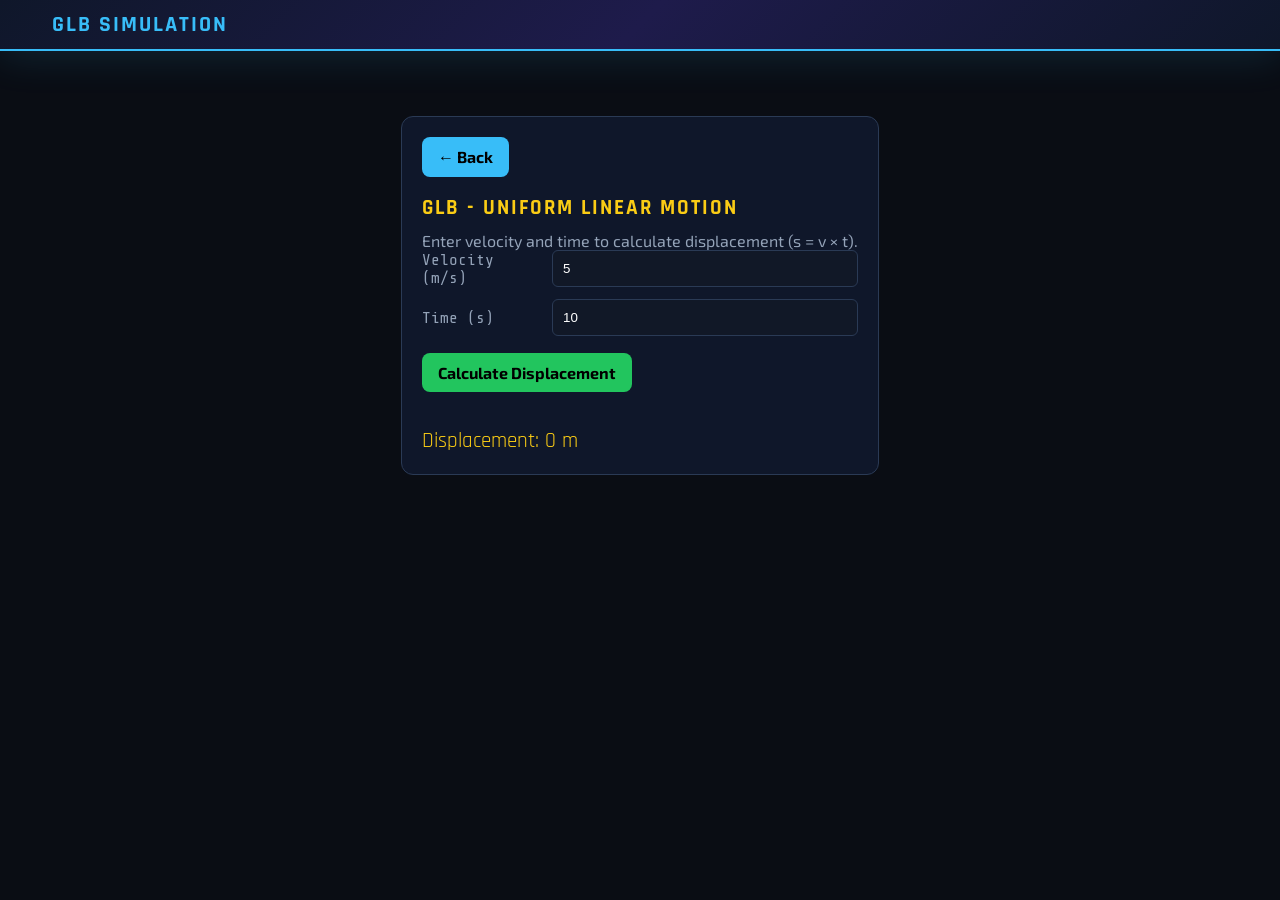
==== simulations/glb.html @ 0562ee5b "update physics simulation and navigation" ====
<!DOCTYPE html>
<html lang="en">
<head>
  <meta charset="UTF-8">
  <meta name="viewport" content="width=device-width, initial-scale=1.0">
  <title>GLB Simulation | Pabrikin Labs</title>
  <link rel="icon" type="image/svg+xml" href="../assets/images/logo-pabrikin.svg">
  <link rel="stylesheet" href="../css/style.css">
  <style>
    .sim-container { max-width: 820px; margin: 40px auto; padding: 20px; background: #0f172a; border: 1px solid var(--border); border-radius: 12px; }
    .sim-row { display: flex; gap: 10px; align-items: center; margin-bottom: 12px; }
    .sim-row label { width: 120px; color: var(--text-dim); font-family: 'Share Tech Mono'; }
    .sim-row input { flex: 1; background: var(--panel); border: 1px solid var(--border); color: #fff; padding: 10px; border-radius: 6px; }
    .sim-result { margin-top: 18px; font-family: 'Rajdhani'; font-size: 1.3rem; color: var(--accent-yellow); }
    .btn-back { all: unset; cursor: pointer; display: inline-flex; align-items: center; justify-content: center; background: var(--accent-blue); color: #000; padding: 10px 16px; border-radius: 8px; font-weight: 700; margin-bottom: 18px; }
  </style>
</head>
<body>
  <header>
    <div class="header-title">
      <span class="logo-wrapper" id="logo-place"></span>
      GLB Simulation
    </div>
  </header>

  <main class="main-content" style="padding: 25px 40px;">
    <div class="sim-container">
      <button class="btn-back" onclick="window.location.href='../index.html#page-projects'">← Back</button>
      <h2 class="page-title" style="margin-top:0;">GLB - Uniform Linear Motion</h2>
      <p style="color: var(--text-dim);">Enter velocity and time to calculate displacement (s = v × t).</p>

      <div class="sim-row">
        <label>Velocity (m/s)</label>
        <input id="input-v" type="number" min="0" step="0.1" value="5">
      </div>

      <div class="sim-row">
        <label>Time (s)</label>
        <input id="input-t" type="number" min="0" step="0.1" value="10">
      </div>

      <button class="btn-back" id="btn-calc" style="background: var(--accent-green); margin-top: 5px;">Calculate Displacement</button>

      <div class="sim-result" id="sim-result">Displacement: 0 m</div>
    </div>
  </main>

  <script>
    document.getElementById('btn-calc').addEventListener('click', () => {
      const v = parseFloat(document.getElementById('input-v').value) || 0;
      const t = parseFloat(document.getElementById('input-t').value) || 0;
      const s = (v * t).toFixed(2);
      document.getElementById('sim-result').innerText = `Displacement: ${s} m`;
    });
  </script>
</body>
</html>
---- css/style.css ----
@import url('https://fonts.googleapis.com/css2?family=Rajdhani:wght@400;500;600;700&family=Share+Tech+Mono&family=Exo+2:wght@300;400;600;800&display=swap');

:root {
  --bg:        #0a0d14;
  --panel:     #111827;
  --panel2:    #1a2236;
  --border:    #2a3a55;
  --accent-orange: #f97316;
  --accent-red:    #ef4444;
  --accent-blue:   #38bdf8;
  --accent-cyan:   #06b6d4;
  --accent-green:  #22c55e;
  --accent-yellow: #facc15;
  --text:     #e2e8f0;    
  --text-dim: #94a3b8;
}

* { box-sizing: border-box; margin: 0; padding: 0; }
body { background: var(--bg); color: var(--text); font-family: 'Exo 2', sans-serif; height: 100vh; display: flex; flex-direction: column; overflow: hidden; }
svg text, svg tspan { font-family: 'Share Tech Mono', monospace !important; }

header { background: linear-gradient(135deg, #0f172a 0%, #1e1b4b 50%, #0f172a 100%); border-bottom: 2px solid var(--accent-blue); padding: 10px 40px; display: flex; align-items: center; justify-content: space-between; flex-shrink: 0; z-index: 1000; box-shadow: 0 4px 40px rgba(56,189,248,0.15); gap: 15px; }
.header-title { display: flex; align-items: center; gap: 12px; font-family: 'Rajdhani', sans-serif; font-size: 1.4rem; font-weight: 700; letter-spacing: 2px; text-transform: uppercase; color: var(--accent-blue); white-space: nowrap; }
.logo-wrapper { display: inline-flex; align-items: center; justify-content: center; height: 1.8rem; cursor: pointer; }
.logo-wrapper svg { height: 100%; width: auto; }

.nav-menu { display: flex; gap: 5px; background: rgba(0,0,0,0.3); padding: 5px; border-radius: 8px; border: 1px solid var(--border); }
.nav-item { padding: 6px 15px; font-family: 'Rajdhani', sans-serif; font-weight: 600; font-size: 0.85rem; text-transform: uppercase; color: var(--text-dim); cursor: pointer; border-radius: 4px; transition: all 0.2s; letter-spacing: 1px; }
.nav-item:hover { color: var(--text); background: rgba(56,189,248,0.1); }
.nav-item.active { color: #fff; background: var(--accent-blue); box-shadow: 0 0 15px rgba(56,189,248,0.4); }

.main-content { flex: 1; padding: 15px 40px; width: 100%; display: flex; flex-direction: column; overflow-y: auto; }
.page-section { display: none; width: 100%; height: 100%; }
.page-section.active { display: flex; flex-direction: column; }

/* DASHBOARD GRID */
.dashboard-grid { display: grid; grid-template-columns: repeat(4, 1fr); gap: 20px; flex: 1; overflow-y: auto; padding-bottom: 20px; scrollbar-width: thin; scrollbar-color: var(--border) transparent; }
.stat-card { background: var(--panel); border: 1px solid var(--border); padding: 20px; border-radius: 12px; display: flex; flex-direction: column; justify-content: center; }
.stat-label { font-size: 0.75rem; color: var(--text-dim); font-weight: 700; letter-spacing: 1px; margin-bottom: 8px; }
.stat-value { font-family: 'Rajdhani'; font-size: 2.2rem; font-weight: 800; color: #fff; line-height: 1; transition: all 0.5s ease-in-out;}
.stat-unit { font-size: 1rem; color: var(--accent-blue); font-weight: 400; }
.stat-trend { font-size: 0.8rem; margin-top: 10px; font-family: 'Share Tech Mono'; }
.trend.positive { color: var(--accent-green); }
.trend.negative { color: var(--accent-red); }

.dashboard-panel { background: var(--panel2); border: 1px solid var(--border); border-radius: 12px; padding: 20px; }
.span-2 { grid-column: span 2; }
.panel-header { font-family: 'Rajdhani'; font-weight: 700; color: var(--accent-cyan); border-bottom: 1px solid var(--border); padding-bottom: 10px; margin-bottom: 15px; text-transform: uppercase; letter-spacing: 1px; }

.status-row { display: flex; justify-content: space-between; align-items: center; padding: 12px 0; border-bottom: 1px solid rgba(255,255,255,0.05); }
.status-tag { padding: 4px 10px; border-radius: 4px; font-size: 0.7rem; font-weight: 800; font-family: 'Share Tech Mono'; }
.status-ok { background: rgba(34, 197, 94, 0.15); color: var(--accent-green); border: 1px solid var(--accent-green); }
.status-warn { background: rgba(250, 204, 21, 0.15); color: var(--accent-yellow); border: 1px solid var(--accent-yellow); }

.alarm-list { display: flex; flex-direction: column; gap: 10px; }
.alarm-item { display: flex; gap: 15px; padding: 10px; border-radius: 6px; font-size: 0.85rem; border-left: 4px solid #ccc; background: rgba(255,255,255,0.03); }
.alarm-item.crit { border-color: var(--accent-red); color: #fda4af; }
.alarm-item.warn { border-color: var(--accent-yellow); }
.alarm-item.info { border-color: var(--accent-blue); }
.alarm-time { font-family: 'Share Tech Mono'; opacity: 0.6; }

/* DIAGRAM UI */
.diagram-wrapper { position: relative; background: #0A0D14; border: 1px solid var(--border); border-radius: 12px; overflow: hidden; flex: 1; width: 100%; display: none; align-items: center; justify-content: center; cursor: grab; user-select: none; }
.diagram-wrapper.active { display: flex; }
.diagram-wrapper svg { display: block; width: 100%; height: 100%; object-fit: contain; overflow: visible !important; }


.sub-nav { display: flex; gap: 10px; margin-bottom: 15px; border-bottom: 1px solid var(--border); padding-bottom: 10px; overflow-x: auto; scrollbar-width: thin; scrollbar-color: var(--accent-blue) transparent; }
.sub-nav::-webkit-scrollbar { height: 4px; }
.sub-nav::-webkit-scrollbar-thumb { background: var(--accent-blue); border-radius: 10px; }
.sub-item { padding: 5px 15px; font-family: 'Rajdhani', sans-serif; font-size: 0.8rem; font-weight: 700; color: var(--text-dim); cursor: pointer; border: 1px solid var(--border); border-radius: 4px; text-transform: uppercase; transition: 0.2s; white-space: nowrap; }
.sub-item.active { background: rgba(56, 189, 248, 0.1); border-color: var(--accent-blue); color: var(--accent-blue); }
.page-title { font-family: 'Rajdhani', sans-serif; color: var(--accent-yellow); font-size: 1.3rem; margin-bottom: 10px; text-transform: uppercase; letter-spacing: 2px; display: flex; align-items: center; gap: 10px; flex-shrink: 0; }

.placeholder-card { background: var(--panel2); border: 1px dashed var(--border); padding: 30px; text-align: center; border-radius: 12px; color: var(--text-dim); flex: 1; display: flex; align-items: center; justify-content: center; flex-direction: column; font-family: 'Rajdhani'; font-size: 1.2rem; }

 .filter-panel { display: flex; gap: 8px; margin-bottom: 15px; flex-wrap: wrap; background: rgba(15, 23, 42, 0.85); border: 1px solid var(--border); border-radius: 999px; padding: 6px 8px; }
 .filter-btn { background: rgba(255, 255, 255, 0.06); border: 1px solid rgba(148, 163, 184, 0.3); color: var(--text); padding: 6px 14px; border-radius: 999px; font-family: 'Rajdhani', sans-serif; font-weight: 700; font-size: 0.82rem; cursor: pointer; text-transform: uppercase; transition: all 0.2s ease; box-shadow: none; }
 .filter-btn:hover { background: rgba(56, 189, 248, 0.14); border-color: rgba(56, 189, 248, 0.4); }
 .filter-btn.active { background: var(--accent-blue); border-color: var(--accent-blue); color: #0a0d14; box-shadow: 0 0 10px rgba(56, 189, 248, 0.45); }

.diagram-wrapper { position: relative; background: #0A0D14; border: 1px solid var(--border); border-radius: 12px; overflow: hidden; flex: 1; width: 100%; display: none; align-items: center; justify-content: center; cursor: grab; user-select: none; }
.diagram-wrapper.active { display: flex; }
.diagram-wrapper svg { display: block; width: 100%; height: 100%; object-fit: contain; overflow: visible !important; }

footer { background: var(--panel); border-top: 1px solid var(--border); padding: 10px 40px; display: flex; align-items: center; justify-content: space-between; flex-shrink: 0; font-family: 'Share Tech Mono', monospace; font-size: 0.75rem; color: var(--text-dim); gap: 10px; }
.footer-status { display: flex; align-items: center; gap: 15px; }
.status-indicator { display: flex; align-items: center; gap: 6px; color: var(--accent-green); }
.dot { width: 8px; height: 8px; background: var(--accent-green); border-radius: 50%; box-shadow: 0 0 10px var(--accent-green); animation: pulse 1.5s infinite ease-in-out; }

@media (max-width: 768px) {
    header { flex-direction: column; padding: 15px 20px; align-items: center; text-align: center; }
    .header-title { font-size: 1.1rem; flex-direction: column; gap: 5px; }
    .logo-wrapper { height: 1.5rem; }
    .nav-menu { width: 100%; justify-content: center; overflow-x: auto; }
    .nav-item { padding: 6px 10px; font-size: 0.75rem; }
    .main-content { padding: 10px 15px; }
    footer { flex-direction: column; padding: 15px 20px; height: auto; text-align: center; }
    .footer-status { flex-direction: column; gap: 5px; }
    .footer-status span { display: none; }
}

/* =======================================================
   PIPELINE ANIMATION
   ======================================================= */
svg rect[stroke], svg circle[stroke], svg ellipse[stroke], svg polygon[stroke] { 
    animation: none !important; 
    stroke-dasharray: none !important; 
}

#STEAM_LINES path, #ELECT_LINES path, #WATER_LINES path, #COMP_LINES path,
svg [stroke="#0066FF"], svg [stroke="#41BA4F"], svg [stroke="#D37FCC"], 
svg [stroke="#7F3779"], svg [stroke="#D63C3C"], svg [stroke="#DB7241"], 
svg [stroke="#FFF600"], svg [stroke="#977A58"], svg [stroke="#806341"], 
svg [stroke="#75EA83"], svg [stroke="#90EAE6"] {
    stroke-dasharray: 30 10 !important;
    animation: figmaDashFlow 4s linear infinite !important;
}

@keyframes figmaDashFlow { 
    from { stroke-dashoffset: 0; } 
    to { stroke-dashoffset: -240; } 
}

/* =======================================================
   VISUAL EFFECTS: GLOW, RISE, SPIN
   ======================================================= */
.furnace-glow { 
    animation: glowFurnace 2.5s infinite alternate ease-in-out !important; 
    transform-box: fill-box;
    transform-origin: center;
}
@keyframes glowFurnace { 
    0% { filter: brightness(0.8) drop-shadow(0 0 10px rgba(239, 123, 69, 0.4)); opacity: 0.85; } 
    100% { filter: brightness(1.3) drop-shadow(0 0 50px #EF7B45); opacity: 1; } 
}

.smoke-anim { 
    transform-box: fill-box; 
    transform-origin: center; 
    animation: smokeRise 4s infinite ease-in forwards !important; 
}
@keyframes smokeRise { 
    0% { transform: translateY(0) scale(0.6); opacity: 0; } 
    20% { opacity: 0.7; } 
    100% { transform: translateY(-500px) scale(3); opacity: 0; } 
}

.fan-spin { 
    animation: spinFan 2.5s linear infinite !important; 
    transform-box: fill-box !important; 
    transform-origin: 50% 50% !important; 
}
@keyframes spinFan { from { transform: rotate(0deg); } to { transform: rotate(360deg); } }

/* =======================================================
   PHYSICS SIMULATION PORTFOLIO
   ======================================================= */

.portfolio-physics-section {
  padding-bottom: 40px;
}

.physics-grid {
  display: grid;
  grid-template-columns: repeat(auto-fit, minmax(260px, 1fr));
  gap: 25px;
}

.physics-card {
  background: var(--panel2);
  border: 1px solid var(--border);
  border-radius: 12px;
  padding: 20px;
  display: flex;
  flex-direction: column;
  gap: 10px;
  transition: all 0.3s ease;
}

.physics-card:hover {
  border-color: var(--accent-cyan);
  box-shadow: 0 0 25px rgba(6, 182, 212, 0.15);
  transform: translateY(-3px);
}

.physics-card h3 {
  font-family: 'Rajdhani', sans-serif;
  text-transform: uppercase;
  color: var(--accent-cyan);
  font-size: 1rem;
  letter-spacing: 1px;
}

.physics-card p {
  font-size: 0.85rem;
  color: var(--text-dim);
  line-height: 1.6;
}

.physics-canvas-placeholder {
  height: 160px;
  background: #000;
  border: 1px dashed var(--border);
  border-radius: 8px;
  display: flex;
  align-items: center;
  justify-content: center;
  font-family: 'Share Tech Mono';
  font-size: 0.8rem;
  color: var(--text-dim);
}

.physics-formula {
  margin-top: auto;
  padding-top: 10px;
  border-top: 1px solid rgba(255,255,255,0.05);
  font-family: 'Share Tech Mono';
  font-size: 0.9rem;
  color: var(--accent-yellow);
}

/* --- POPUP TOOLTIP --- */
.info-popup {
  position: fixed;
  background: rgba(15, 23, 42, 0.98);
  backdrop-filter: blur(12px);
  border: 1px solid var(--accent-blue);
  border-radius: 8px;
  padding: 16px;
  max-width: 280px;
  font-size: 0.85rem;
  color: #fff;
  z-index: 99999;
  pointer-events: none;
  opacity: 0;
  transition: opacity 0.2s;
}
.info-popup-title {
  display: inline-block;
  background: rgba(56, 189, 248, 0.15);
  color: var(--accent-cyan);
  padding: 4px 10px;
  border-radius: 6px;
  font-size: 1rem;
  font-weight: 600;
  margin-bottom: 10px;
}
.info-popup-body {
  font-size: 0.85rem;
  color: var(--text);
  line-height: 2;
}
.info-popup.visible { opacity: 1; }

@keyframes pulse { 0% { transform: scale(1); opacity: 1; } 50% { transform: scale(1.3); opacity: 0.5; } 100% { transform: scale(1); opacity: 1; } }

/* --- FOOTER LINK --- */
.footer-link {
  color: var(--accent-blue);
  text-decoration: none;
  font-weight: 600;
  transition: all 0.3s ease;
  border-bottom: 1px dashed transparent;
}

.footer-link:hover {
  color: #fff;
  text-shadow: 0 0 2px var(--accent-blue);
  border-bottom: 1px dashed var(--accent-blue);
}

/* ==== FORCE ZOOM BUTTON VISIBILITY ==== */
.zoom-controls {
  position: absolute;
  right: 20px;
  bottom: 20px;
  display: flex;
  flex-direction: column;
  gap: 8px;
  z-index: 9999;
}

.zoom-btn {
  all: unset; /* ⬅️ INI PENTING: reset inheritance */

  width: 40px;
  height: 40px;

  display: flex;
  align-items: center;
  justify-content: center;

  background-color: rgba(15, 23, 42, 0.95);
  border: 1px solid #38bdf8;
  border-radius: 6px;

  color: #38bdf8 !important;
  font-size: 22px !important;
  font-weight: 800;
  line-height: 1;

  font-family: system-ui, -apple-system, BlinkMacSystemFont,
               "Segoe UI", Arial, sans-serif !important;

  cursor: pointer;
  user-select: none;
}

.zoom-btn:hover {
  background-color: #38bdf8;
  color: #000 !important;
}
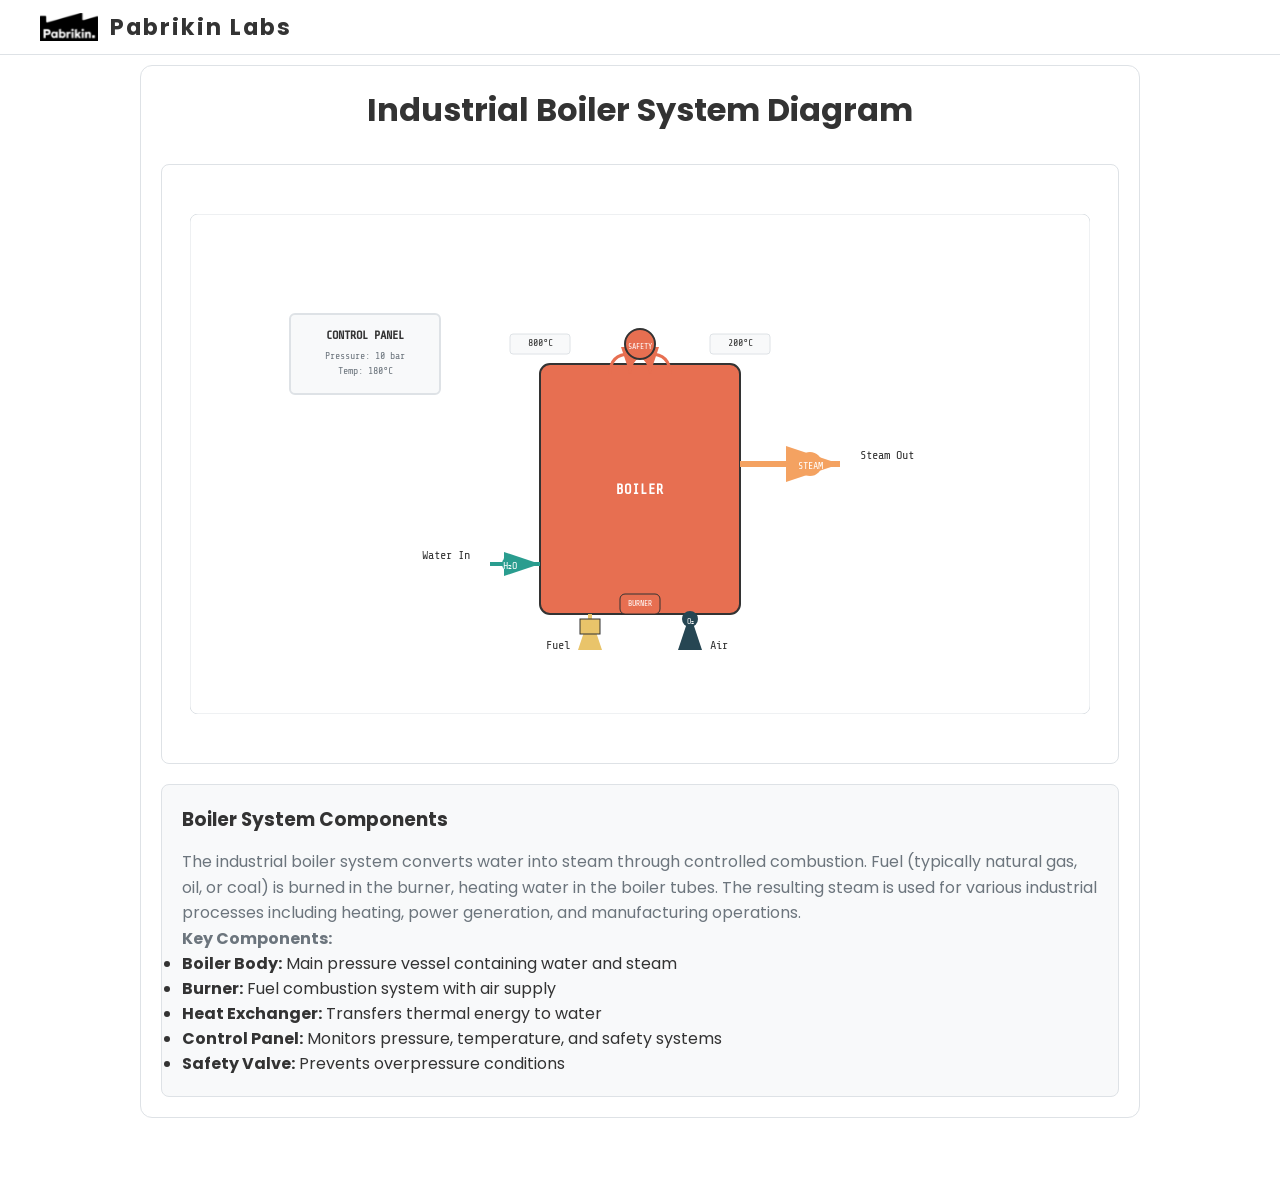
==== commit 29a4a3f1: "change to light theme and improve UI" ====
--- a/simulations/glb.html
+++ b/simulations/glb.html
@@ -3,55 +3,171 @@
 <head>
   <meta charset="UTF-8">
   <meta name="viewport" content="width=device-width, initial-scale=1.0">
-  <title>GLB Simulation | Pabrikin Labs</title>
+  <title>Boiler System | Pabrikin Labs</title>
   <link rel="icon" type="image/svg+xml" href="../assets/images/logo-pabrikin.svg">
   <link rel="stylesheet" href="../css/style.css">
   <style>
-    .sim-container { max-width: 820px; margin: 40px auto; padding: 20px; background: #0f172a; border: 1px solid var(--border); border-radius: 12px; }
-    .sim-row { display: flex; gap: 10px; align-items: center; margin-bottom: 12px; }
-    .sim-row label { width: 120px; color: var(--text-dim); font-family: 'Share Tech Mono'; }
-    .sim-row input { flex: 1; background: var(--panel); border: 1px solid var(--border); color: #fff; padding: 10px; border-radius: 6px; }
-    .sim-result { margin-top: 18px; font-family: 'Rajdhani'; font-size: 1.3rem; color: var(--accent-yellow); }
-    .btn-back { all: unset; cursor: pointer; display: inline-flex; align-items: center; justify-content: center; background: var(--accent-blue); color: #000; padding: 10px 16px; border-radius: 8px; font-weight: 700; margin-bottom: 18px; }
+    .diagram-container {
+      max-width: 1000px;
+      margin: 40px auto;
+      padding: 20px;
+      background: var(--bg);
+      border: 1px solid var(--border);
+      border-radius: 12px;
+    }
+    .diagram-title {
+      text-align: center;
+      font-family: var(--font-text);
+      font-size: 2rem;
+      color: var(--text);
+      margin-bottom: 30px;
+    }
+    .boiler-diagram {
+      width: 100%;
+      height: 600px;
+      background: var(--bg);
+      border: 1px solid var(--border);
+      border-radius: 8px;
+      display: flex;
+      align-items: center;
+      justify-content: center;
+    }
+    .btn-back {
+      all: unset;
+      cursor: pointer;
+      display: inline-flex;
+      align-items: center;
+      justify-content: center;
+      background: var(--diagram-power);
+      color: white;
+      padding: 10px 16px;
+      border-radius: 8px;
+      font-weight: 700;
+      margin-bottom: 18px;
+    }
+    .diagram-description {
+      margin-top: 20px;
+      padding: 20px;
+      background: var(--panel);
+      border-radius: 8px;
+      border: 1px solid var(--border);
+    }
+    .diagram-description h3 {
+      color: var(--text);
+      margin-bottom: 15px;
+    }
+    .diagram-description p {
+      color: var(--text-dim);
+      line-height: 1.6;
+    }
   </style>
 </head>
 <body>
   <header>
-    <div class="header-title">
-      <span class="logo-wrapper" id="logo-place"></span>
-      GLB Simulation
+    <div class="header-title" onclick="window.location.href='../index.html'">
+      <span class="logo-wrapper" id="logo-place" onclick="window.location.href='../index.html'"></span>
+      Pabrikin Labs
     </div>
   </header>
 
   <main class="main-content" style="padding: 25px 40px;">
-    <div class="sim-container">
-      <button class="btn-back" onclick="window.location.href='../index.html#page-projects'">← Back</button>
-      <h2 class="page-title" style="margin-top:0;">GLB - Uniform Linear Motion</h2>
-      <p style="color: var(--text-dim);">Enter velocity and time to calculate displacement (s = v × t).</p>
+    <div class="diagram-container">
 
-      <div class="sim-row">
-        <label>Velocity (m/s)</label>
-        <input id="input-v" type="number" min="0" step="0.1" value="5">
+      <h1 class="diagram-title">Industrial Boiler System Diagram</h1>
+
+      <div class="boiler-diagram">
+        <svg width="900" height="500" viewBox="0 0 900 500" xmlns="http://www.w3.org/2000/svg">
+          <!-- Background -->
+          <rect width="900" height="500" fill="var(--bg)" stroke="var(--border)" stroke-width="1" rx="8"/>
+
+          <!-- Boiler Body -->
+          <rect x="350" y="150" width="200" height="250" fill="var(--diagram-power)" stroke="var(--text)" stroke-width="2" rx="10"/>
+          <text x="450" y="280" text-anchor="middle" fill="white" font-family="var(--font-diagram)" font-size="14" font-weight="bold">BOILER</text>
+
+          <!-- Water Input -->
+          <line x1="300" y1="350" x2="350" y2="350" stroke="var(--diagram-water)" stroke-width="4" marker-end="url(#arrow)"/>
+          <text x="280" y="345" text-anchor="end" fill="var(--text)" font-family="var(--font-text)" font-size="12">Water In</text>
+          <circle cx="320" cy="350" r="8" fill="var(--diagram-water)"/>
+          <text x="320" y="355" text-anchor="middle" fill="white" font-family="var(--font-diagram)" font-size="10">H₂O</text>
+
+          <!-- Fuel Input -->
+          <line x1="400" y1="420" x2="400" y2="400" stroke="var(--diagram-crude)" stroke-width="4" marker-end="url(#arrow)"/>
+          <text x="380" y="435" text-anchor="end" fill="var(--text)" font-family="var(--font-text)" font-size="12">Fuel</text>
+          <rect x="390" y="405" width="20" height="15" fill="var(--diagram-crude)" stroke="var(--text)" stroke-width="1"/>
+          <text x="400" y="415" text-anchor="middle" fill="var(--diagram-crude)" font-family="var(--font-diagram)" font-size="8">FUEL</text>
+
+          <!-- Air Input -->
+          <line x1="500" y1="420" x2="500" y2="400" stroke="var(--diagram-air)" stroke-width="4" marker-end="url(#arrow)"/>
+          <text x="520" y="435" text-anchor="start" fill="var(--text)" font-family="var(--font-text)" font-size="12">Air</text>
+          <circle cx="500" cy="405" r="8" fill="var(--diagram-air)"/>
+          <text x="500" y="410" text-anchor="middle" fill="white" font-family="var(--font-diagram)" font-size="8">O₂</text>
+
+          <!-- Steam Output -->
+          <line x1="550" y1="250" x2="650" y2="250" stroke="var(--diagram-steam)" stroke-width="6" marker-end="url(#arrow)"/>
+          <text x="670" y="245" text-anchor="start" fill="var(--text)" font-family="var(--font-text)" font-size="12">Steam Out</text>
+          <circle cx="620" cy="250" r="12" fill="var(--diagram-steam)"/>
+          <text x="620" y="255" text-anchor="middle" fill="white" font-family="var(--font-diagram)" font-size="10">STEAM</text>
+
+          <!-- Burner -->
+          <rect x="430" y="380" width="40" height="20" fill="var(--diagram-glow)" stroke="var(--text)" stroke-width="1" rx="5"/>
+          <text x="450" y="392" text-anchor="middle" fill="white" font-family="var(--font-diagram)" font-size="8">BURNER</text>
+
+          <!-- Heat Exchange Arrows -->
+          <path d="M 420 160 Q 420 140 440 140 Q 460 140 460 160" fill="none" stroke="var(--diagram-glow)" stroke-width="3" marker-end="url(#arrow)"/>
+          <path d="M 480 160 Q 480 140 460 140 Q 440 140 440 160" fill="none" stroke="var(--diagram-glow)" stroke-width="3" marker-end="url(#arrow)"/>
+          <text x="450" y="130" text-anchor="middle" fill="var(--diagram-glow)" font-family="var(--font-diagram)" font-size="10">HEAT</text>
+
+          <!-- Temperature Indicators -->
+          <rect x="320" y="120" width="60" height="20" fill="var(--panel)" stroke="var(--border)" stroke-width="1" rx="3"/>
+          <text x="350" y="132" text-anchor="middle" fill="var(--text)" font-family="var(--font-diagram)" font-size="10">800°C</text>
+
+          <rect x="520" y="120" width="60" height="20" fill="var(--panel)" stroke="var(--border)" stroke-width="1" rx="3"/>
+          <text x="550" y="132" text-anchor="middle" fill="var(--text)" font-family="var(--font-diagram)" font-size="10">200°C</text>
+
+          <!-- Control Panel -->
+          <rect x="100" y="100" width="150" height="80" fill="var(--panel)" stroke="var(--border)" stroke-width="2" rx="5"/>
+          <text x="175" y="125" text-anchor="middle" fill="var(--text)" font-family="var(--font-text)" font-size="12" font-weight="bold">CONTROL PANEL</text>
+          <text x="175" y="145" text-anchor="middle" fill="var(--text-dim)" font-family="var(--font-diagram)" font-size="10">Pressure: 10 bar</text>
+          <text x="175" y="160" text-anchor="middle" fill="var(--text-dim)" font-family="var(--font-diagram)" font-size="10">Temp: 180°C</text>
+
+          <!-- Safety Valve -->
+          <circle cx="450" cy="130" r="15" fill="var(--diagram-power)" stroke="var(--text)" stroke-width="2"/>
+          <text x="450" y="135" text-anchor="middle" fill="white" font-family="var(--font-diagram)" font-size="8">SAFETY</text>
+
+          <!-- Arrows and markers -->
+          <defs>
+            <marker id="arrow" markerWidth="10" markerHeight="10" refX="9" refY="3" orient="auto" markerUnits="strokeWidth">
+              <path d="M0,0 L0,6 L9,3 z" fill="context-stroke"/>
+            </marker>
+          </defs>
+        </svg>
       </div>
 
-      <div class="sim-row">
-        <label>Time (s)</label>
-        <input id="input-t" type="number" min="0" step="0.1" value="10">
+      <div class="diagram-description">
+        <h3>Boiler System Components</h3>
+        <p>The industrial boiler system converts water into steam through controlled combustion. Fuel (typically natural gas, oil, or coal) is burned in the burner, heating water in the boiler tubes. The resulting steam is used for various industrial processes including heating, power generation, and manufacturing operations.</p>
+        <p><strong>Key Components:</strong></p>
+        <ul>
+          <li><strong>Boiler Body:</strong> Main pressure vessel containing water and steam</li>
+          <li><strong>Burner:</strong> Fuel combustion system with air supply</li>
+          <li><strong>Heat Exchanger:</strong> Transfers thermal energy to water</li>
+          <li><strong>Control Panel:</strong> Monitors pressure, temperature, and safety systems</li>
+          <li><strong>Safety Valve:</strong> Prevents overpressure conditions</li>
+        </ul>
       </div>
-
-      <button class="btn-back" id="btn-calc" style="background: var(--accent-green); margin-top: 5px;">Calculate Displacement</button>
-
-      <div class="sim-result" id="sim-result">Displacement: 0 m</div>
     </div>
   </main>
 
   <script>
-    document.getElementById('btn-calc').addEventListener('click', () => {
-      const v = parseFloat(document.getElementById('input-v').value) || 0;
-      const t = parseFloat(document.getElementById('input-t').value) || 0;
-      const s = (v * t).toFixed(2);
-      document.getElementById('sim-result').innerText = `Displacement: ${s} m`;
-    });
+    // Load logo
+    fetch('../assets/images/logo-pabrikin.svg')
+      .then(response => response.text())
+      .then(svg => {
+        document.getElementById('logo-place').innerHTML = svg;
+      })
+      .catch(() => {
+        document.getElementById('logo-place').innerHTML = '⚡';
+      });
   </script>
 </body>
 </html>
--- a/css/style.css
+++ b/css/style.css
@@ -1,63 +1,133 @@
-@import url('https://fonts.googleapis.com/css2?family=Rajdhani:wght@400;500;600;700&family=Share+Tech+Mono&family=Exo+2:wght@300;400;600;800&display=swap');
+@import url('https://fonts.googleapis.com/css2?family=Rajdhani:wght@400;500;600;700&family=Share+Tech+Mono&family=Exo+2:wght@300;400;600;800&family=Poppins:wght@300;400;500;600;700;800&display=swap');
 
 :root {
-  --bg:        #0a0d14;
-  --panel:     #111827;
-  --panel2:    #1a2236;
-  --border:    #2a3a55;
-  --accent-orange: #f97316;
-  --accent-red:    #ef4444;
-  --accent-blue:   #38bdf8;
-  --accent-cyan:   #06b6d4;
-  --accent-green:  #22c55e;
-  --accent-yellow: #facc15;
-  --text:     #e2e8f0;    
-  --text-dim: #94a3b8;
+  /* Background & Panel Colors - LIGHT MINIMALIST MONOCHROME */
+  --bg:        #ffffff;
+  --panel:     #f8f9fa;
+  --panel2:    #e9ecef;
+  --border:    #dee2e6;
+  
+  /* Accent Colors - MINIMAL ESSENTIAL (LIGHT THEME) */
+  --accent-orange: #e67e22;
+  --accent-red:    #e74c3c;
+  --accent-blue:   #6c757d;
+  --accent-cyan:   #5a6c7d;
+  --accent-green:  #6c757d;
+  --accent-yellow: #8e8e8e;
+  
+  /* Text Colors - LIGHT THEME MONOCHROME */
+  --text:     #333333;    
+  --text-dim: #6c757d;
+  
+  /* Font Variables */
+  --font-text: 'Poppins', sans-serif;
+  --font-diagram: 'Share Tech Mono', monospace;
+  --font-formula: 'Cambria Math', 'Cambria', serif;
+  
+  /* WARNA UTAMA (UI Colors) - LIGHT THEME MONOCHROME */
+  --color-white: #ffffff;
+  --color-black: #000000;
+  --color-dark-bg: #f8f9fa;
+  --color-overlay-dark-85: rgba(248, 249, 250, 0.85);
+  --color-overlay-dark-95: rgba(248, 249, 250, 0.95);
+  --color-overlay-dark-98: rgba(248, 249, 250, 0.98);
+  --color-overlay-black: rgba(0, 0, 0, 0.1);
+  --color-overlay-white-light: rgba(0, 0, 0, 0.02);
+  --color-overlay-white-md: rgba(0, 0, 0, 0.03);
+  --color-overlay-white-heavy: rgba(0, 0, 0, 0.05);
+  --color-overlay-blue-light: rgba(108, 117, 125, 0.08);
+  --color-overlay-blue-md: rgba(108, 117, 125, 0.1);
+  --color-overlay-blue-heavy: rgba(108, 117, 125, 0.2);
+  --color-overlay-blue-strong: rgba(108, 117, 125, 0.3);
+  --color-overlay-blue-xlight: rgba(108, 117, 125, 0.12);
+  --color-overlay-blue-softer: rgba(108, 117, 125, 0.08);
+  --color-overlay-text-dim: rgba(108, 117, 125, 0.2);
+  --color-overlay-green: rgba(108, 117, 125, 0.08);
+  --color-overlay-red: rgba(231, 76, 60, 0.2);
+  --color-overlay-orange: rgba(230, 126, 34, 0.3);
+  --color-overlay-cyan: rgba(108, 117, 125, 0.1);
+  
+  /* WARNA DIAGRAM (Diagram/Stroke Colors) - LIGHT THEME MUTED */
+  --diagram-steam: #f4a261;
+  --diagram-power: #e76f51;
+  --diagram-water: #2a9d8f;
+  --diagram-air: #264653;
+  --diagram-crude: #e9c46a;
+  --diagram-vapor: #f77f00;
+  --diagram-products: #f4a261;
+  --diagram-glow: #e76f51;
+  --diagram-blue: #457b9d;
+  --diagram-purple: #8d5a97;
+  --diagram-purple-dark: #6d4c7a;
+  --diagram-brown1: #a67c52;
+  --diagram-brown2: #8b7355;
+  --diagram-lime: #b5c689;
+  --diagram-light-cyan: #7fb3d5;
+  --diagram-grass: #8fb996;
 }
 
 * { box-sizing: border-box; margin: 0; padding: 0; }
-body { background: var(--bg); color: var(--text); font-family: 'Exo 2', sans-serif; height: 100vh; display: flex; flex-direction: column; overflow: hidden; }
-svg text, svg tspan { font-family: 'Share Tech Mono', monospace !important; }
-
-header { background: linear-gradient(135deg, #0f172a 0%, #1e1b4b 50%, #0f172a 100%); border-bottom: 2px solid var(--accent-blue); padding: 10px 40px; display: flex; align-items: center; justify-content: space-between; flex-shrink: 0; z-index: 1000; box-shadow: 0 4px 40px rgba(56,189,248,0.15); gap: 15px; }
-.header-title { display: flex; align-items: center; gap: 12px; font-family: 'Rajdhani', sans-serif; font-size: 1.4rem; font-weight: 700; letter-spacing: 2px; text-transform: uppercase; color: var(--accent-blue); white-space: nowrap; }
+body { background: var(--bg); color: var(--text); font-family: var(--font-text); height: 100vh; display: flex; flex-direction: column; overflow-y: auto; scroll-behavior: smooth; }
+svg text, svg tspan { font-family: var(--font-diagram) !important; }
+
+header { background: var(--bg); border-bottom: 1px solid var(--border); padding: 10px 40px; display: flex; align-items: center; justify-content: space-between; flex-shrink: 0; z-index: 1000; gap: 15px; position: fixed; top: 0; left: 0; right: 0; }
+.header-title { display: flex; align-items: center; gap: 12px; font-family: var(--font-text); font-size: 1.4rem; font-weight: 700; letter-spacing: 2px; color: var(--text); white-space: nowrap; cursor: pointer; }
 .logo-wrapper { display: inline-flex; align-items: center; justify-content: center; height: 1.8rem; cursor: pointer; }
 .logo-wrapper svg { height: 100%; width: auto; }
 
-.nav-menu { display: flex; gap: 5px; background: rgba(0,0,0,0.3); padding: 5px; border-radius: 8px; border: 1px solid var(--border); }
-.nav-item { padding: 6px 15px; font-family: 'Rajdhani', sans-serif; font-weight: 600; font-size: 0.85rem; text-transform: uppercase; color: var(--text-dim); cursor: pointer; border-radius: 4px; transition: all 0.2s; letter-spacing: 1px; }
-.nav-item:hover { color: var(--text); background: rgba(56,189,248,0.1); }
-.nav-item.active { color: #fff; background: var(--accent-blue); box-shadow: 0 0 15px rgba(56,189,248,0.4); }
-
-.main-content { flex: 1; padding: 15px 40px; width: 100%; display: flex; flex-direction: column; overflow-y: auto; }
-.page-section { display: none; width: 100%; height: 100%; }
-.page-section.active { display: flex; flex-direction: column; }
-
-/* DASHBOARD GRID */
-.dashboard-grid { display: grid; grid-template-columns: repeat(4, 1fr); gap: 20px; flex: 1; overflow-y: auto; padding-bottom: 20px; scrollbar-width: thin; scrollbar-color: var(--border) transparent; }
-.stat-card { background: var(--panel); border: 1px solid var(--border); padding: 20px; border-radius: 12px; display: flex; flex-direction: column; justify-content: center; }
-.stat-label { font-size: 0.75rem; color: var(--text-dim); font-weight: 700; letter-spacing: 1px; margin-bottom: 8px; }
-.stat-value { font-family: 'Rajdhani'; font-size: 2.2rem; font-weight: 800; color: #fff; line-height: 1; transition: all 0.5s ease-in-out;}
-.stat-unit { font-size: 1rem; color: var(--accent-blue); font-weight: 400; }
-.stat-trend { font-size: 0.8rem; margin-top: 10px; font-family: 'Share Tech Mono'; }
-.trend.positive { color: var(--accent-green); }
-.trend.negative { color: var(--accent-red); }
-
-.dashboard-panel { background: var(--panel2); border: 1px solid var(--border); border-radius: 12px; padding: 20px; }
-.span-2 { grid-column: span 2; }
-.panel-header { font-family: 'Rajdhani'; font-weight: 700; color: var(--accent-cyan); border-bottom: 1px solid var(--border); padding-bottom: 10px; margin-bottom: 15px; text-transform: uppercase; letter-spacing: 1px; }
-
-.status-row { display: flex; justify-content: space-between; align-items: center; padding: 12px 0; border-bottom: 1px solid rgba(255,255,255,0.05); }
-.status-tag { padding: 4px 10px; border-radius: 4px; font-size: 0.7rem; font-weight: 800; font-family: 'Share Tech Mono'; }
+.main-content { flex: 1; padding: 15px 40px; width: 100%; display: flex; flex-direction: column; }
+.page-section { display: block; width: 100%; min-height: 100vh; padding: 100px 0 80px 0; opacity: 0; transform: translateY(50px); transition: all 0.8s ease-out; }
+.page-section.active { opacity: 1; transform: translateY(0); }
+
+/* HERO SECTION */
+.hero-section { display: flex; align-items: center; justify-content: center; min-height: 100vh; text-align: center; }
+.hero-content { max-width: 800px; }
+.hero-title { font-size: 3.5rem; font-weight: 800; color: var(--text); margin-bottom: 20px; line-height: 1.1; }
+.hero-subtitle { font-size: 1.3rem; color: var(--text-dim); margin-bottom: 40px; line-height: 1.4; }
+.cta-btn { background: var(--accent-orange); color: var(--color-black); border: none; padding: 16px 32px; border-radius: 8px; font-size: 1.1rem; font-weight: 700; cursor: pointer; transition: all 0.3s ease; }
+.cta-btn:hover { background: var(--accent-red); transform: translateY(-2px); }
+
+/* SECTION CONTAINER */
+.section-container { max-width: 1200px; margin: 0 auto; padding: 0 20px; }
+
+/* PROJECTS GRID */
+.projects-grid { display: grid; grid-template-columns: repeat(auto-fit, minmax(350px, 1fr)); gap: 40px; margin-top: 50px; }
+.project-item { background: var(--panel); border: 1px solid var(--border); border-radius: 12px; overflow: hidden; cursor: pointer; transition: all 0.3s ease; }
+.project-item:hover { transform: translateY(-5px); box-shadow: 0 10px 30px rgba(0, 0, 0, 0.1); }
+.project-image { height: 200px; overflow: hidden; background: var(--panel2); display: flex; align-items: center; justify-content: center; }
+.project-image img { width: 100%; height: 100%; object-fit: cover; transition: transform 0.3s ease; }
+.project-item:hover .project-image img { transform: scale(1.05); }
+.project-info { padding: 25px; }
+.project-info h3 { font-size: 1.4rem; font-weight: 700; margin-bottom: 10px; color: var(--text); }
+.project-info p { color: var(--text-dim); line-height: 1.5; }
+
+/* ABOUT GRID */
+.about-grid { display: grid; grid-template-columns: 1fr 1fr; gap: 60px; margin-top: 50px; }
+.about-content h3 { font-size: 2rem; font-weight: 700; margin-bottom: 20px; color: var(--text); }
+.about-content p { font-size: 1.1rem; line-height: 1.6; color: var(--text-dim); margin-bottom: 30px; }
+.contact-info { font-family: var(--font-diagram); font-size: 1.1rem; color: var(--text); }
+.contact-info p { margin-bottom: 8px; }
+
+/* CONTACT FORM */
+.contact-form h3 { font-size: 1.8rem; font-weight: 700; margin-bottom: 25px; color: var(--text); }
+.contact-form form { display: flex; flex-direction: column; gap: 20px; }
+.contact-form input, .contact-form textarea { background: var(--panel); border: 1px solid var(--border); padding: 15px; border-radius: 8px; color: var(--text); font-family: var(--font-text); font-size: 1rem; transition: border-color 0.3s ease; }
+.contact-form input:focus, .contact-form textarea:focus { outline: none; border-color: var(--accent-orange); }
+.contact-form textarea { height: 120px; resize: vertical; }
+.submit-btn { background: var(--accent-orange); color: var(--color-black); border: none; padding: 15px; border-radius: 8px; font-weight: 700; font-size: 1rem; cursor: pointer; transition: all 0.3s ease; }
+.submit-btn:hover { background: var(--accent-red); transform: translateY(-1px); }
+
+.status-row { display: flex; justify-content: space-between; align-items: center; padding: 12px 0; border-bottom: 1px solid var(--color-overlay-white-md); }
+.status-tag { padding: 4px 10px; border-radius: 4px; font-size: 0.7rem; font-weight: 800; font-family: var(--font-diagram); }
 .status-ok { background: rgba(34, 197, 94, 0.15); color: var(--accent-green); border: 1px solid var(--accent-green); }
 .status-warn { background: rgba(250, 204, 21, 0.15); color: var(--accent-yellow); border: 1px solid var(--accent-yellow); }
 
 .alarm-list { display: flex; flex-direction: column; gap: 10px; }
-.alarm-item { display: flex; gap: 15px; padding: 10px; border-radius: 6px; font-size: 0.85rem; border-left: 4px solid #ccc; background: rgba(255,255,255,0.03); }
+.alarm-item { display: flex; gap: 15px; padding: 10px; border-radius: 6px; font-size: 0.85rem; border-left: 4px solid #ccc; background: var(--color-overlay-white-light); }
 .alarm-item.crit { border-color: var(--accent-red); color: #fda4af; }
 .alarm-item.warn { border-color: var(--accent-yellow); }
 .alarm-item.info { border-color: var(--accent-blue); }
-.alarm-time { font-family: 'Share Tech Mono'; opacity: 0.6; }
+.alarm-time { font-family: var(--font-diagram); opacity: 0.6; }
 
 /* DIAGRAM UI */
 .diagram-wrapper { position: relative; background: #0A0D14; border: 1px solid var(--border); border-radius: 12px; overflow: hidden; flex: 1; width: 100%; display: none; align-items: center; justify-content: center; cursor: grab; user-select: none; }
@@ -68,22 +138,22 @@
 .sub-nav { display: flex; gap: 10px; margin-bottom: 15px; border-bottom: 1px solid var(--border); padding-bottom: 10px; overflow-x: auto; scrollbar-width: thin; scrollbar-color: var(--accent-blue) transparent; }
 .sub-nav::-webkit-scrollbar { height: 4px; }
 .sub-nav::-webkit-scrollbar-thumb { background: var(--accent-blue); border-radius: 10px; }
-.sub-item { padding: 5px 15px; font-family: 'Rajdhani', sans-serif; font-size: 0.8rem; font-weight: 700; color: var(--text-dim); cursor: pointer; border: 1px solid var(--border); border-radius: 4px; text-transform: uppercase; transition: 0.2s; white-space: nowrap; }
-.sub-item.active { background: rgba(56, 189, 248, 0.1); border-color: var(--accent-blue); color: var(--accent-blue); }
-.page-title { font-family: 'Rajdhani', sans-serif; color: var(--accent-yellow); font-size: 1.3rem; margin-bottom: 10px; text-transform: uppercase; letter-spacing: 2px; display: flex; align-items: center; gap: 10px; flex-shrink: 0; }
-
-.placeholder-card { background: var(--panel2); border: 1px dashed var(--border); padding: 30px; text-align: center; border-radius: 12px; color: var(--text-dim); flex: 1; display: flex; align-items: center; justify-content: center; flex-direction: column; font-family: 'Rajdhani'; font-size: 1.2rem; }
-
- .filter-panel { display: flex; gap: 8px; margin-bottom: 15px; flex-wrap: wrap; background: rgba(15, 23, 42, 0.85); border: 1px solid var(--border); border-radius: 999px; padding: 6px 8px; }
- .filter-btn { background: rgba(255, 255, 255, 0.06); border: 1px solid rgba(148, 163, 184, 0.3); color: var(--text); padding: 6px 14px; border-radius: 999px; font-family: 'Rajdhani', sans-serif; font-weight: 700; font-size: 0.82rem; cursor: pointer; text-transform: uppercase; transition: all 0.2s ease; box-shadow: none; }
- .filter-btn:hover { background: rgba(56, 189, 248, 0.14); border-color: rgba(56, 189, 248, 0.4); }
- .filter-btn.active { background: var(--accent-blue); border-color: var(--accent-blue); color: #0a0d14; box-shadow: 0 0 10px rgba(56, 189, 248, 0.45); }
+.sub-item { padding: 5px 15px; font-family: var(--font-text); font-size: 0.8rem; font-weight: 700; color: var(--text-dim); cursor: pointer; border: 1px solid var(--border); border-radius: 4px; transition: 0.2s; white-space: nowrap; }
+.sub-item.active { background: var(--color-overlay-blue-light); border-color: var(--accent-blue); color: var(--accent-blue); }
+.page-title { font-family: var(--font-text); color: var(--accent-yellow); font-size: 1.3rem; margin-bottom: 10px; letter-spacing: 2px; display: flex; align-items: center; gap: 10px; flex-shrink: 0; }
+
+.placeholder-card { background: var(--panel2); border: 1px dashed var(--border); padding: 30px; text-align: center; border-radius: 12px; color: var(--text-dim); flex: 1; display: flex; align-items: center; justify-content: center; flex-direction: column; font-family: var(--font-text); font-size: 1.2rem; }
+
+ .filter-panel { display: flex; gap: 8px; margin-bottom: 15px; flex-wrap: wrap; background: var(--color-overlay-dark-85); border: 1px solid var(--border); border-radius: 999px; padding: 6px 8px; }
+ .filter-btn { background: var(--color-overlay-white-heavy); border: 1px solid var(--color-overlay-text-dim); color: var(--text); padding: 6px 14px; border-radius: 999px; font-family: var(--font-text); font-weight: 700; font-size: 0.82rem; cursor: pointer; transition: all 0.2s ease; box-shadow: none; }
+ .filter-btn:hover { background: var(--color-overlay-blue-softer); border-color: var(--color-overlay-blue-strong); }
+ .filter-btn.active { background: var(--accent-blue); border-color: var(--accent-blue); color: var(--bg); box-shadow: 0 0 10px var(--color-overlay-blue-md); }
 
 .diagram-wrapper { position: relative; background: #0A0D14; border: 1px solid var(--border); border-radius: 12px; overflow: hidden; flex: 1; width: 100%; display: none; align-items: center; justify-content: center; cursor: grab; user-select: none; }
 .diagram-wrapper.active { display: flex; }
 .diagram-wrapper svg { display: block; width: 100%; height: 100%; object-fit: contain; overflow: visible !important; }
 
-footer { background: var(--panel); border-top: 1px solid var(--border); padding: 10px 40px; display: flex; align-items: center; justify-content: space-between; flex-shrink: 0; font-family: 'Share Tech Mono', monospace; font-size: 0.75rem; color: var(--text-dim); gap: 10px; }
+footer { background: var(--panel); border-top: 1px solid var(--border); padding: 10px 40px; display: flex; align-items: center; justify-content: space-between; flex-shrink: 0; font-family: var(--font-diagram); font-size: 0.75rem; color: var(--text-dim); gap: 10px; }
 .footer-status { display: flex; align-items: center; gap: 15px; }
 .status-indicator { display: flex; align-items: center; gap: 6px; color: var(--accent-green); }
 .dot { width: 8px; height: 8px; background: var(--accent-green); border-radius: 50%; box-shadow: 0 0 10px var(--accent-green); animation: pulse 1.5s infinite ease-in-out; }
@@ -92,8 +162,8 @@
     header { flex-direction: column; padding: 15px 20px; align-items: center; text-align: center; }
     .header-title { font-size: 1.1rem; flex-direction: column; gap: 5px; }
     .logo-wrapper { height: 1.5rem; }
-    .nav-menu { width: 100%; justify-content: center; overflow-x: auto; }
-    .nav-item { padding: 6px 10px; font-size: 0.75rem; }
+    .nav-menu { width: 100%; justify-content: center; overflow-x: auto; gap: 15px; }
+    .nav-item { padding: 6px 0; font-size: 0.75rem; }
     .main-content { padding: 10px 15px; }
     footer { flex-direction: column; padding: 15px 20px; height: auto; text-align: center; }
     .footer-status { flex-direction: column; gap: 5px; }
@@ -108,11 +178,24 @@
     stroke-dasharray: none !important; 
 }
 
+/* DIAGRAM STROKE ANIMATION - Mapping to CSS Variables */
 #STEAM_LINES path, #ELECT_LINES path, #WATER_LINES path, #COMP_LINES path,
-svg [stroke="#0066FF"], svg [stroke="#41BA4F"], svg [stroke="#D37FCC"], 
-svg [stroke="#7F3779"], svg [stroke="#D63C3C"], svg [stroke="#DB7241"], 
-svg [stroke="#FFF600"], svg [stroke="#977A58"], svg [stroke="#806341"], 
-svg [stroke="#75EA83"], svg [stroke="#90EAE6"] {
+svg [stroke="#0066FF"], /* --diagram-blue */ 
+svg [stroke="#41BA4F"], /* --diagram-grass */ 
+svg [stroke="#D37FCC"], /* --diagram-purple */ 
+svg [stroke="#7F3779"], /* --diagram-purple-dark */ 
+svg [stroke="#D63C3C"], /* --diagram-power */ 
+svg [stroke="#DB7241"], /* building color */ 
+svg [stroke="#FFF600"], /* --diagram-steam */ 
+svg [stroke="#977A58"], /* --diagram-brown1 */ 
+svg [stroke="#806341"], /* --diagram-brown2 */ 
+svg [stroke="#75EA83"], /* --diagram-lime */ 
+svg [stroke="#90EAE6"], /* --diagram-light-cyan */ 
+svg [stroke="#41B9B1"], /* --diagram-water */ 
+svg [stroke="#24742F"], /* --diagram-air */ 
+svg [stroke="#FFA500"], /* --diagram-crude */ 
+svg [stroke="#FF4500"], /* --diagram-vapor */ 
+svg [stroke="#FFD700"] /* --diagram-products */ {
     stroke-dasharray: 30 10 !important;
     animation: figmaDashFlow 4s linear infinite !important;
 }
@@ -131,8 +214,8 @@
     transform-origin: center;
 }
 @keyframes glowFurnace { 
-    0% { filter: brightness(0.8) drop-shadow(0 0 10px rgba(239, 123, 69, 0.4)); opacity: 0.85; } 
-    100% { filter: brightness(1.3) drop-shadow(0 0 50px #EF7B45); opacity: 1; } 
+    0% { filter: brightness(0.8) drop-shadow(0 0 10px var(--color-overlay-orange)); opacity: 0.85; } 
+    100% { filter: brightness(1.3) drop-shadow(0 0 50px var(--diagram-glow)); opacity: 1; } 
 }
 
 .smoke-anim { 
@@ -180,13 +263,12 @@
 
 .physics-card:hover {
   border-color: var(--accent-cyan);
-  box-shadow: 0 0 25px rgba(6, 182, 212, 0.15);
+  box-shadow: 0 0 25px var(--color-overlay-cyan);
   transform: translateY(-3px);
 }
 
 .physics-card h3 {
-  font-family: 'Rajdhani', sans-serif;
-  text-transform: uppercase;
+  font-family: var(--font-text);
   color: var(--accent-cyan);
   font-size: 1rem;
   letter-spacing: 1px;
@@ -200,13 +282,13 @@
 
 .physics-canvas-placeholder {
   height: 160px;
-  background: #000;
+  background: var(--color-black);
   border: 1px dashed var(--border);
   border-radius: 8px;
   display: flex;
   align-items: center;
   justify-content: center;
-  font-family: 'Share Tech Mono';
+  font-family: var(--font-diagram);
   font-size: 0.8rem;
   color: var(--text-dim);
 }
@@ -214,8 +296,9 @@
 .physics-formula {
   margin-top: auto;
   padding-top: 10px;
-  border-top: 1px solid rgba(255,255,255,0.05);
-  font-family: 'Share Tech Mono';
+  border-top: 1px solid var(--color-overlay-white-md);
+  font-family: var(--font-formula);
+  font-style: italic;
   font-size: 0.9rem;
   color: var(--accent-yellow);
 }
@@ -223,14 +306,14 @@
 /* --- POPUP TOOLTIP --- */
 .info-popup {
   position: fixed;
-  background: rgba(15, 23, 42, 0.98);
+  background: var(--color-overlay-dark-98);
   backdrop-filter: blur(12px);
   border: 1px solid var(--accent-blue);
   border-radius: 8px;
   padding: 16px;
   max-width: 280px;
   font-size: 0.85rem;
-  color: #fff;
+  color: var(--color-white);
   z-index: 99999;
   pointer-events: none;
   opacity: 0;
@@ -238,7 +321,7 @@
 }
 .info-popup-title {
   display: inline-block;
-  background: rgba(56, 189, 248, 0.15);
+  background: var(--color-overlay-blue-md);
   color: var(--accent-cyan);
   padding: 4px 10px;
   border-radius: 6px;
@@ -265,7 +348,7 @@
 }
 
 .footer-link:hover {
-  color: #fff;
+  color: var(--color-white);
   text-shadow: 0 0 2px var(--accent-blue);
   border-bottom: 1px dashed var(--accent-blue);
 }
@@ -291,11 +374,11 @@
   align-items: center;
   justify-content: center;
 
-  background-color: rgba(15, 23, 42, 0.95);
-  border: 1px solid #38bdf8;
+  background-color: var(--color-overlay-dark-95);
+  border: 1px solid var(--accent-blue);
   border-radius: 6px;
 
-  color: #38bdf8 !important;
+  color: var(--accent-blue) !important;
   font-size: 22px !important;
   font-weight: 800;
   line-height: 1;
@@ -308,6 +391,30 @@
 }
 
 .zoom-btn:hover {
-  background-color: #38bdf8;
-  color: #000 !important;
-}+  background-color: var(--accent-blue);
+  color: var(--color-black) !important;
+}
+
+/* RESPONSIVE DESIGN */
+@media (max-width: 768px) {
+  header { padding: 10px 20px; }
+  .header-title { font-size: 1.2rem; }
+  .main-content { padding: 15px 20px; }
+  .hero-title { font-size: 2.5rem; }
+  .hero-subtitle { font-size: 1.1rem; }
+  .projects-grid { grid-template-columns: 1fr; gap: 30px; }
+  .about-grid { grid-template-columns: 1fr; gap: 40px; }
+  .section-container { padding: 0 10px; }
+}
+
+@media (max-width: 480px) {
+  .hero-title { font-size: 2rem; }
+  .hero-subtitle { font-size: 1rem; }
+  .cta-btn { padding: 14px 28px; font-size: 1rem; }
+  .project-info { padding: 20px; }
+  .project-info h3 { font-size: 1.2rem; }
+}
+
+/* PAGE TITLE */
+.page-title { font-size: 2.5rem; font-weight: 800; color: var(--text); text-align: left; margin-bottom: 20px; margin-top: 100px; }
+.section-description { font-size: 1.2rem; color: var(--text-dim); text-align: center; max-width: 600px; margin: 0 auto 40px; line-height: 1.5; }
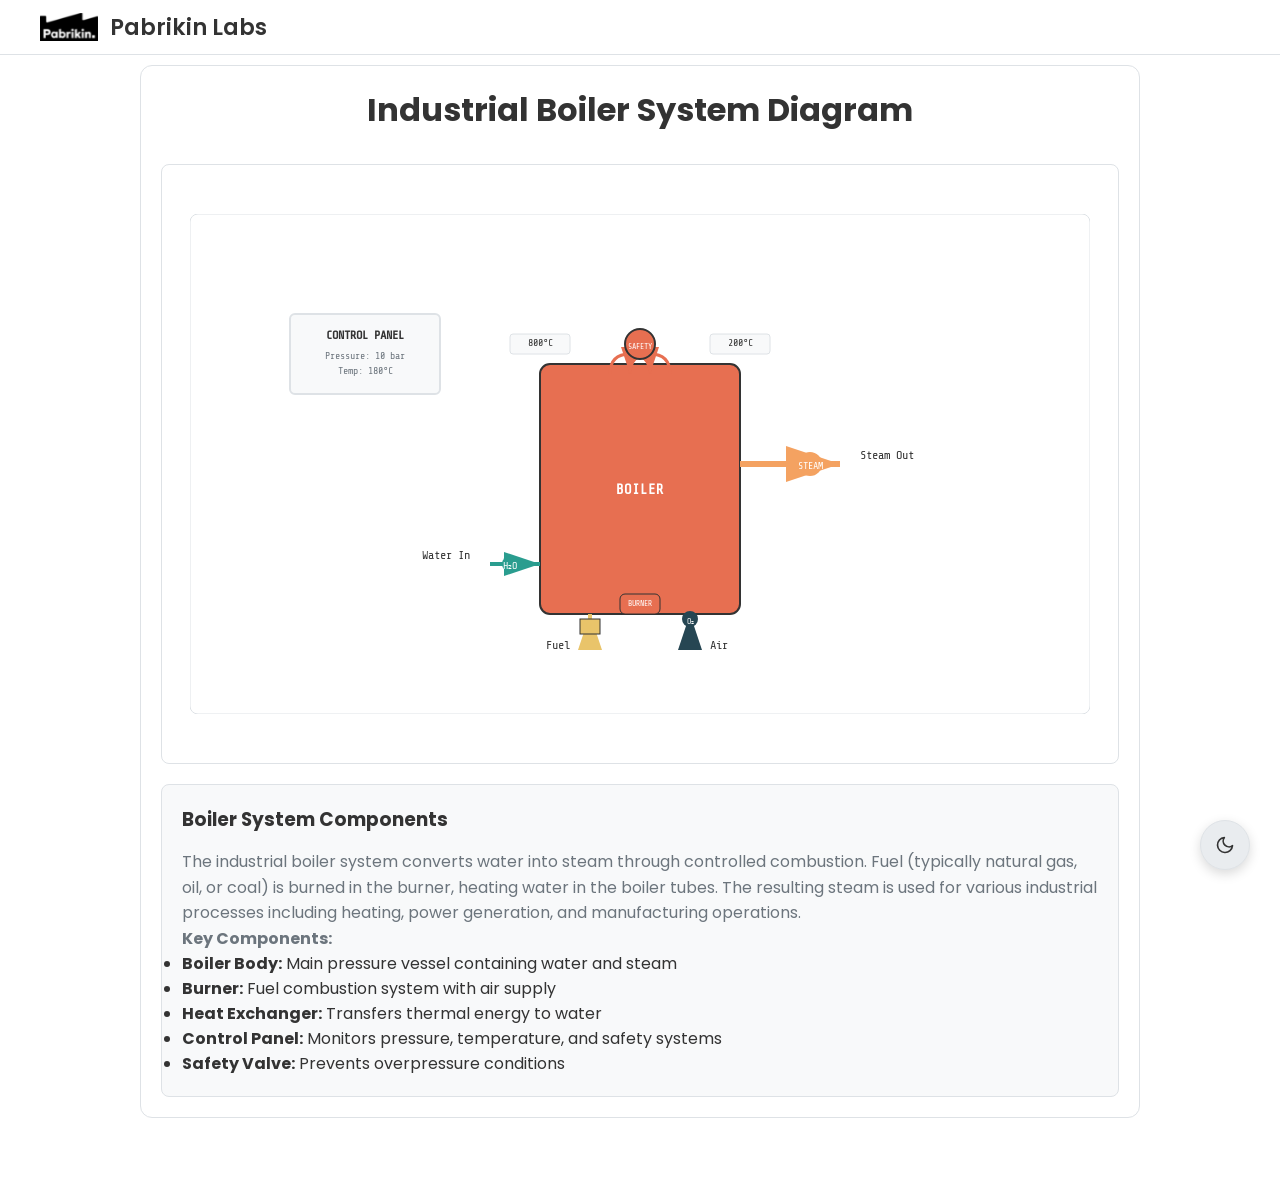
==== commit 38367d39: "add theme toggle" ====
--- a/simulations/glb.html
+++ b/simulations/glb.html
@@ -169,5 +169,6 @@
         document.getElementById('logo-place').innerHTML = '⚡';
       });
   </script>
+  <script src="../js/main.js"></script>
 </body>
 </html>
--- a/css/style.css
+++ b/css/style.css
@@ -66,29 +66,88 @@
   --diagram-grass: #8fb996;
 }
 
+/* Dark Theme Variables */
+:root[data-theme="dark"] {
+  --bg:        #121212;
+  --panel:     #1e1e1e;
+  --panel2:    #2d2d2d;
+  --border:    #333333;
+  
+  --text:      #f8f9fa;
+  --text-dim:  #adb5bd;
+  
+  --color-white: #121212;
+  --color-black: #ffffff;
+  --color-dark-bg: #1e1e1e;
+  
+  --color-overlay-dark-85: rgba(18, 18, 18, 0.85);
+  --color-overlay-dark-95: rgba(18, 18, 18, 0.95);
+  --color-overlay-dark-98: rgba(18, 18, 18, 0.98);
+  --color-overlay-black: rgba(255, 255, 255, 0.1);
+  --color-overlay-white-light: rgba(255, 255, 255, 0.02);
+  --color-overlay-white-md: rgba(255, 255, 255, 0.05);
+  --color-overlay-white-heavy: rgba(255, 255, 255, 0.1);
+  
+  --color-overlay-text-dim: rgba(255, 255, 255, 0.2);
+}
+
 * { box-sizing: border-box; margin: 0; padding: 0; }
-body { background: var(--bg); color: var(--text); font-family: var(--font-text); height: 100vh; display: flex; flex-direction: column; overflow-y: auto; scroll-behavior: smooth; }
+body { background: var(--bg); color: var(--text); font-family: var(--font-text); height: 100vh; display: flex; flex-direction: column; overflow-y: auto; scroll-behavior: smooth; transition: background-color 0.3s ease, color 0.3s ease; }
 svg text, svg tspan { font-family: var(--font-diagram) !important; }
 
 header { background: var(--bg); border-bottom: 1px solid var(--border); padding: 10px 40px; display: flex; align-items: center; justify-content: space-between; flex-shrink: 0; z-index: 1000; gap: 15px; position: fixed; top: 0; left: 0; right: 0; }
-.header-title { display: flex; align-items: center; gap: 12px; font-family: var(--font-text); font-size: 1.4rem; font-weight: 700; letter-spacing: 2px; color: var(--text); white-space: nowrap; cursor: pointer; }
+.header-title { display: flex; align-items: center; gap: 12px; font-family: var(--font-text); font-size: 1.4rem; font-weight: 600; letter-spacing: 0px; color: var(--text); white-space: nowrap; cursor: pointer; }
 .logo-wrapper { display: inline-flex; align-items: center; justify-content: center; height: 1.8rem; cursor: pointer; }
 .logo-wrapper svg { height: 100%; width: auto; }
+
+/* Menyesuaikan warna logo secara aman tanpa merusak struktur SVG asli */
+.logo-wrapper svg {
+  filter: brightness(0); /* Memaksa piksel logo menjadi hitam di Light Theme */
+  transition: filter 0.3s ease;
+}
+:root[data-theme="dark"] .logo-wrapper svg {
+  filter: brightness(0) invert(1); /* Membalikkan piksel hitam menjadi putih di Dark Theme */
+}
+
+/* Theme Toggle Button */
+.theme-toggle {
+  position: fixed;
+  bottom: 30px;
+  right: 30px;
+  z-index: 9999;
+  background: var(--panel2);
+  border: 1px solid var(--border);
+  color: var(--text);
+  border-radius: 50%;
+  width: 50px;
+  height: 50px;
+  display: flex;
+  align-items: center;
+  justify-content: center;
+  cursor: pointer;
+  font-size: 1.5rem;
+  transition: all 0.3s ease;
+  box-shadow: 0 4px 12px rgba(0, 0, 0, 0.15);
+}
+.theme-toggle:hover {
+  background: var(--text);
+  color: var(--bg);
+}
 
 .main-content { flex: 1; padding: 15px 40px; width: 100%; display: flex; flex-direction: column; }
 .page-section { display: block; width: 100%; min-height: 100vh; padding: 100px 0 80px 0; opacity: 0; transform: translateY(50px); transition: all 0.8s ease-out; }
 .page-section.active { opacity: 1; transform: translateY(0); }
 
 /* HERO SECTION */
-.hero-section { display: flex; align-items: center; justify-content: center; min-height: 100vh; text-align: center; }
+.hero-section { display: flex; align-items: center; justify-content: flex-start; min-height: 100vh; text-align: left; }
 .hero-content { max-width: 800px; }
-.hero-title { font-size: 3.5rem; font-weight: 800; color: var(--text); margin-bottom: 20px; line-height: 1.1; }
+.hero-title { font-size: 3.5rem; font-weight: 600; color: var(--text); margin-bottom: 20px; line-height: 1.1; }
 .hero-subtitle { font-size: 1.3rem; color: var(--text-dim); margin-bottom: 40px; line-height: 1.4; }
-.cta-btn { background: var(--accent-orange); color: var(--color-black); border: none; padding: 16px 32px; border-radius: 8px; font-size: 1.1rem; font-weight: 700; cursor: pointer; transition: all 0.3s ease; }
-.cta-btn:hover { background: var(--accent-red); transform: translateY(-2px); }
+.cta-btn { background: var(--color-black); color: var(--color-white); border: none; padding: 16px 32px; border-radius: 8px; font-size: 1.1rem; font-weight: 700; cursor: pointer; transition: all 0.3s ease; }
+.cta-btn:hover { background: var(--text); transform: translateY(-2px); }
 
 /* SECTION CONTAINER */
-.section-container { max-width: 1200px; margin: 0 auto; padding: 0 20px; }
+.section-container { max-width: 1200px; margin: 0; padding: 0; }
 
 /* PROJECTS GRID */
 .projects-grid { display: grid; grid-template-columns: repeat(auto-fit, minmax(350px, 1fr)); gap: 40px; margin-top: 50px; }
@@ -114,8 +173,8 @@
 .contact-form input, .contact-form textarea { background: var(--panel); border: 1px solid var(--border); padding: 15px; border-radius: 8px; color: var(--text); font-family: var(--font-text); font-size: 1rem; transition: border-color 0.3s ease; }
 .contact-form input:focus, .contact-form textarea:focus { outline: none; border-color: var(--accent-orange); }
 .contact-form textarea { height: 120px; resize: vertical; }
-.submit-btn { background: var(--accent-orange); color: var(--color-black); border: none; padding: 15px; border-radius: 8px; font-weight: 700; font-size: 1rem; cursor: pointer; transition: all 0.3s ease; }
-.submit-btn:hover { background: var(--accent-red); transform: translateY(-1px); }
+.submit-btn { background: var(--color-black); color: var(--color-white); border: none; padding: 15px; border-radius: 8px; font-weight: 700; font-size: 1rem; cursor: pointer; transition: all 0.3s ease; }
+.submit-btn:hover { background: var(--text); transform: translateY(-1px); }
 
 .status-row { display: flex; justify-content: space-between; align-items: center; padding: 12px 0; border-bottom: 1px solid var(--color-overlay-white-md); }
 .status-tag { padding: 4px 10px; border-radius: 4px; font-size: 0.7rem; font-weight: 800; font-family: var(--font-diagram); }
@@ -132,7 +191,10 @@
 /* DIAGRAM UI */
 .diagram-wrapper { position: relative; background: #0A0D14; border: 1px solid var(--border); border-radius: 12px; overflow: hidden; flex: 1; width: 100%; display: none; align-items: center; justify-content: center; cursor: grab; user-select: none; }
 .diagram-wrapper.active { display: flex; }
-.diagram-wrapper svg { display: block; width: 100%; height: 100%; object-fit: contain; overflow: visible !important; }
+.diagram-wrapper svg { 
+    display: block; width: 100%; height: 100%; object-fit: contain; overflow: visible !important; 
+    will-change: transform; backface-visibility: hidden; transform: translateZ(0);
+}
 
 
 .sub-nav { display: flex; gap: 10px; margin-bottom: 15px; border-bottom: 1px solid var(--border); padding-bottom: 10px; overflow-x: auto; scrollbar-width: thin; scrollbar-color: var(--accent-blue) transparent; }
@@ -142,7 +204,7 @@
 .sub-item.active { background: var(--color-overlay-blue-light); border-color: var(--accent-blue); color: var(--accent-blue); }
 .page-title { font-family: var(--font-text); color: var(--accent-yellow); font-size: 1.3rem; margin-bottom: 10px; letter-spacing: 2px; display: flex; align-items: center; gap: 10px; flex-shrink: 0; }
 
-.placeholder-card { background: var(--panel2); border: 1px dashed var(--border); padding: 30px; text-align: center; border-radius: 12px; color: var(--text-dim); flex: 1; display: flex; align-items: center; justify-content: center; flex-direction: column; font-family: var(--font-text); font-size: 1.2rem; }
+.placeholder-card { background: var(--panel2); border: 1px dashed var(--border); padding: 30px; text-align: left; border-radius: 12px; color: var(--text-dim); flex: 1; display: flex; align-items: flex-start; justify-content: center; flex-direction: column; font-family: var(--font-text); font-size: 1.2rem; }
 
  .filter-panel { display: flex; gap: 8px; margin-bottom: 15px; flex-wrap: wrap; background: var(--color-overlay-dark-85); border: 1px solid var(--border); border-radius: 999px; padding: 6px 8px; }
  .filter-btn { background: var(--color-overlay-white-heavy); border: 1px solid var(--color-overlay-text-dim); color: var(--text); padding: 6px 14px; border-radius: 999px; font-family: var(--font-text); font-weight: 700; font-size: 0.82rem; cursor: pointer; transition: all 0.2s ease; box-shadow: none; }
@@ -151,7 +213,10 @@
 
 .diagram-wrapper { position: relative; background: #0A0D14; border: 1px solid var(--border); border-radius: 12px; overflow: hidden; flex: 1; width: 100%; display: none; align-items: center; justify-content: center; cursor: grab; user-select: none; }
 .diagram-wrapper.active { display: flex; }
-.diagram-wrapper svg { display: block; width: 100%; height: 100%; object-fit: contain; overflow: visible !important; }
+.diagram-wrapper svg { 
+    display: block; width: 100%; height: 100%; object-fit: contain; overflow: visible !important; 
+    will-change: transform; backface-visibility: hidden; transform: translateZ(0);
+}
 
 footer { background: var(--panel); border-top: 1px solid var(--border); padding: 10px 40px; display: flex; align-items: center; justify-content: space-between; flex-shrink: 0; font-family: var(--font-diagram); font-size: 0.75rem; color: var(--text-dim); gap: 10px; }
 .footer-status { display: flex; align-items: center; gap: 15px; }
@@ -159,14 +224,14 @@
 .dot { width: 8px; height: 8px; background: var(--accent-green); border-radius: 50%; box-shadow: 0 0 10px var(--accent-green); animation: pulse 1.5s infinite ease-in-out; }
 
 @media (max-width: 768px) {
-    header { flex-direction: column; padding: 15px 20px; align-items: center; text-align: center; }
-    .header-title { font-size: 1.1rem; flex-direction: column; gap: 5px; }
+    header { flex-direction: column; padding: 15px 20px; align-items: flex-start; text-align: left; }
+    .header-title { font-size: 1.1rem; flex-direction: row; align-items: center; gap: 10px; }
     .logo-wrapper { height: 1.5rem; }
-    .nav-menu { width: 100%; justify-content: center; overflow-x: auto; gap: 15px; }
+    .nav-menu { width: 100%; justify-content: flex-start; overflow-x: auto; gap: 15px; }
     .nav-item { padding: 6px 0; font-size: 0.75rem; }
     .main-content { padding: 10px 15px; }
-    footer { flex-direction: column; padding: 15px 20px; height: auto; text-align: center; }
-    .footer-status { flex-direction: column; gap: 5px; }
+    footer { flex-direction: column; padding: 15px 20px; height: auto; text-align: left; align-items: flex-start; }
+    .footer-status { flex-direction: column; gap: 5px; align-items: flex-start; }
     .footer-status span { display: none; }
 }
 
@@ -198,6 +263,7 @@
 svg [stroke="#FFD700"] /* --diagram-products */ {
     stroke-dasharray: 30 10 !important;
     animation: figmaDashFlow 4s linear infinite !important;
+    will-change: stroke-dashoffset;
 }
 
 @keyframes figmaDashFlow { 
@@ -398,13 +464,13 @@
 /* RESPONSIVE DESIGN */
 @media (max-width: 768px) {
   header { padding: 10px 20px; }
-  .header-title { font-size: 1.2rem; }
+  .header-title { font-size: 1.1rem; }
   .main-content { padding: 15px 20px; }
   .hero-title { font-size: 2.5rem; }
   .hero-subtitle { font-size: 1.1rem; }
   .projects-grid { grid-template-columns: 1fr; gap: 30px; }
   .about-grid { grid-template-columns: 1fr; gap: 40px; }
-  .section-container { padding: 0 10px; }
+  .section-container { padding: 0; }
 }
 
 @media (max-width: 480px) {
@@ -417,4 +483,4 @@
 
 /* PAGE TITLE */
 .page-title { font-size: 2.5rem; font-weight: 800; color: var(--text); text-align: left; margin-bottom: 20px; margin-top: 100px; }
-.section-description { font-size: 1.2rem; color: var(--text-dim); text-align: center; max-width: 600px; margin: 0 auto 40px; line-height: 1.5; }+.section-description { font-size: 1.2rem; color: var(--text-dim); text-align: left; max-width: 600px; margin: 0 0 40px 0; line-height: 1.5; }
